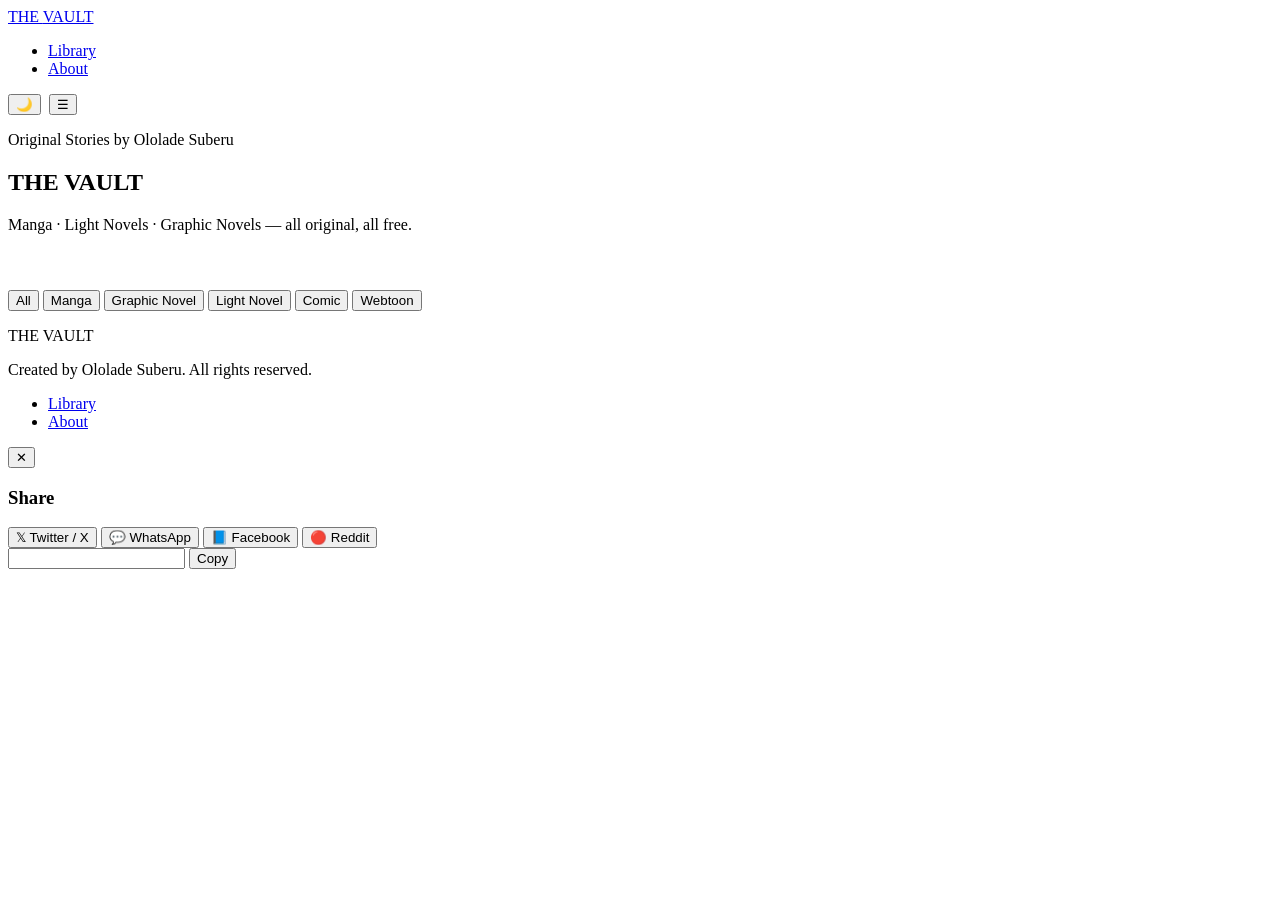
==== index.html @ 8b7f1907 "Add files via upload" ====
<!DOCTYPE html>
<html lang="en" data-theme="dark">
<head>
  <meta charset="UTF-8">
  <meta name="viewport" content="width=device-width, initial-scale=1.0, viewport-fit=cover">
  <title>The Vault — Original Manga, Light Novels & Graphic Novels</title>
  <meta name="description" content="A curated library of original stories. Read manga, light novels, and graphic novels — all free.">
  <meta property="og:title" content="The Vault">
  <meta property="og:description" content="Original manga, light novels, and graphic novels — free to read online.">
  <meta property="og:type" content="website">
  <link rel="stylesheet" href="css/styles.css">
  <link rel="manifest" href="manifest.json">
</head>
<body>

  <nav class="nav">
    <a href="index.html" class="nav-logo" id="siteLogo">THE <span>VAULT</span></a>
    <ul class="nav-links" id="navLinks">
      <li><a href="index.html" class="active">Library</a></li>
      <li><a href="about.html">About</a></li>
    </ul>
    <div style="display:flex;align-items:center;gap:8px;">
      <button class="theme-toggle" id="themeToggle" aria-label="Toggle theme">🌙</button>
      <button class="nav-toggle" id="navToggle" aria-label="Menu">☰</button>
    </div>
  </nav>

  <!-- Hero -->
  <section class="hero halftone speed-lines">
    <p class="hero-badge">Original Stories by Ololade Suberu</p>
    <h1 class="hero-title">THE <span class="highlight">VAULT</span></h1>
    <p class="hero-tagline" id="heroTagline">Manga · Light Novels · Graphic Novels — all original, all free.</p>
  </section>

  <!-- Filters -->
  <section class="section" style="padding-top:40px;padding-bottom:0;">
    <div class="filter-bar" id="filterBar">
      <button class="filter-btn active" data-filter="all">All</button>
      <button class="filter-btn" data-filter="manga">Manga</button>
      <button class="filter-btn" data-filter="graphic-novel">Graphic Novel</button>
      <button class="filter-btn" data-filter="light-novel">Light Novel</button>
      <button class="filter-btn" data-filter="comic">Comic</button>
      <button class="filter-btn" data-filter="webtoon">Webtoon</button>
    </div>
  </section>

  <!-- Project Grid -->
  <section class="section">
    <div class="project-grid stagger" id="projectGrid">
      <!-- Rendered by JS -->
    </div>
    <p class="text-center mt-4" id="emptyState" style="display:none;color:var(--text-muted);">No projects match that filter.</p>
  </section>

  <footer class="site-footer">
    <p class="footer-logo">THE <span>VAULT</span></p>
    <p class="footer-text">Created by Ololade Suberu. All rights reserved.</p>
    <ul class="footer-links">
      <li><a href="index.html">Library</a></li>
      <li><a href="about.html">About</a></li>
    </ul>
  </footer>

  <!-- Share Modal -->
  <div class="modal-overlay" id="shareModal">
    <div class="modal" style="position:relative;">
      <button class="modal-close" id="shareClose">✕</button>
      <h3>Share</h3>
      <div class="share-options">
        <button class="share-btn" data-platform="twitter"><span class="share-icon">𝕏</span> Twitter / X</button>
        <button class="share-btn" data-platform="whatsapp"><span class="share-icon">💬</span> WhatsApp</button>
        <button class="share-btn" data-platform="facebook"><span class="share-icon">📘</span> Facebook</button>
        <button class="share-btn" data-platform="reddit"><span class="share-icon">🔴</span> Reddit</button>
      </div>
      <div class="copy-link">
        <input type="text" id="shareUrl" readonly>
        <button class="btn btn-primary btn-small" id="copyLink">Copy</button>
      </div>
    </div>
  </div>

  <div class="toast-container" id="toastContainer"></div>

  <script src="js/config.js"></script>
  <script src="js/app.js"></script>
  <script>
    document.addEventListener('DOMContentLoaded', () => {
      App.init();
      App.renderProjectGrid('projectGrid');
      App.initFilters('filterBar', 'projectGrid', 'emptyState');
    });
  </script>
</body>
</html>
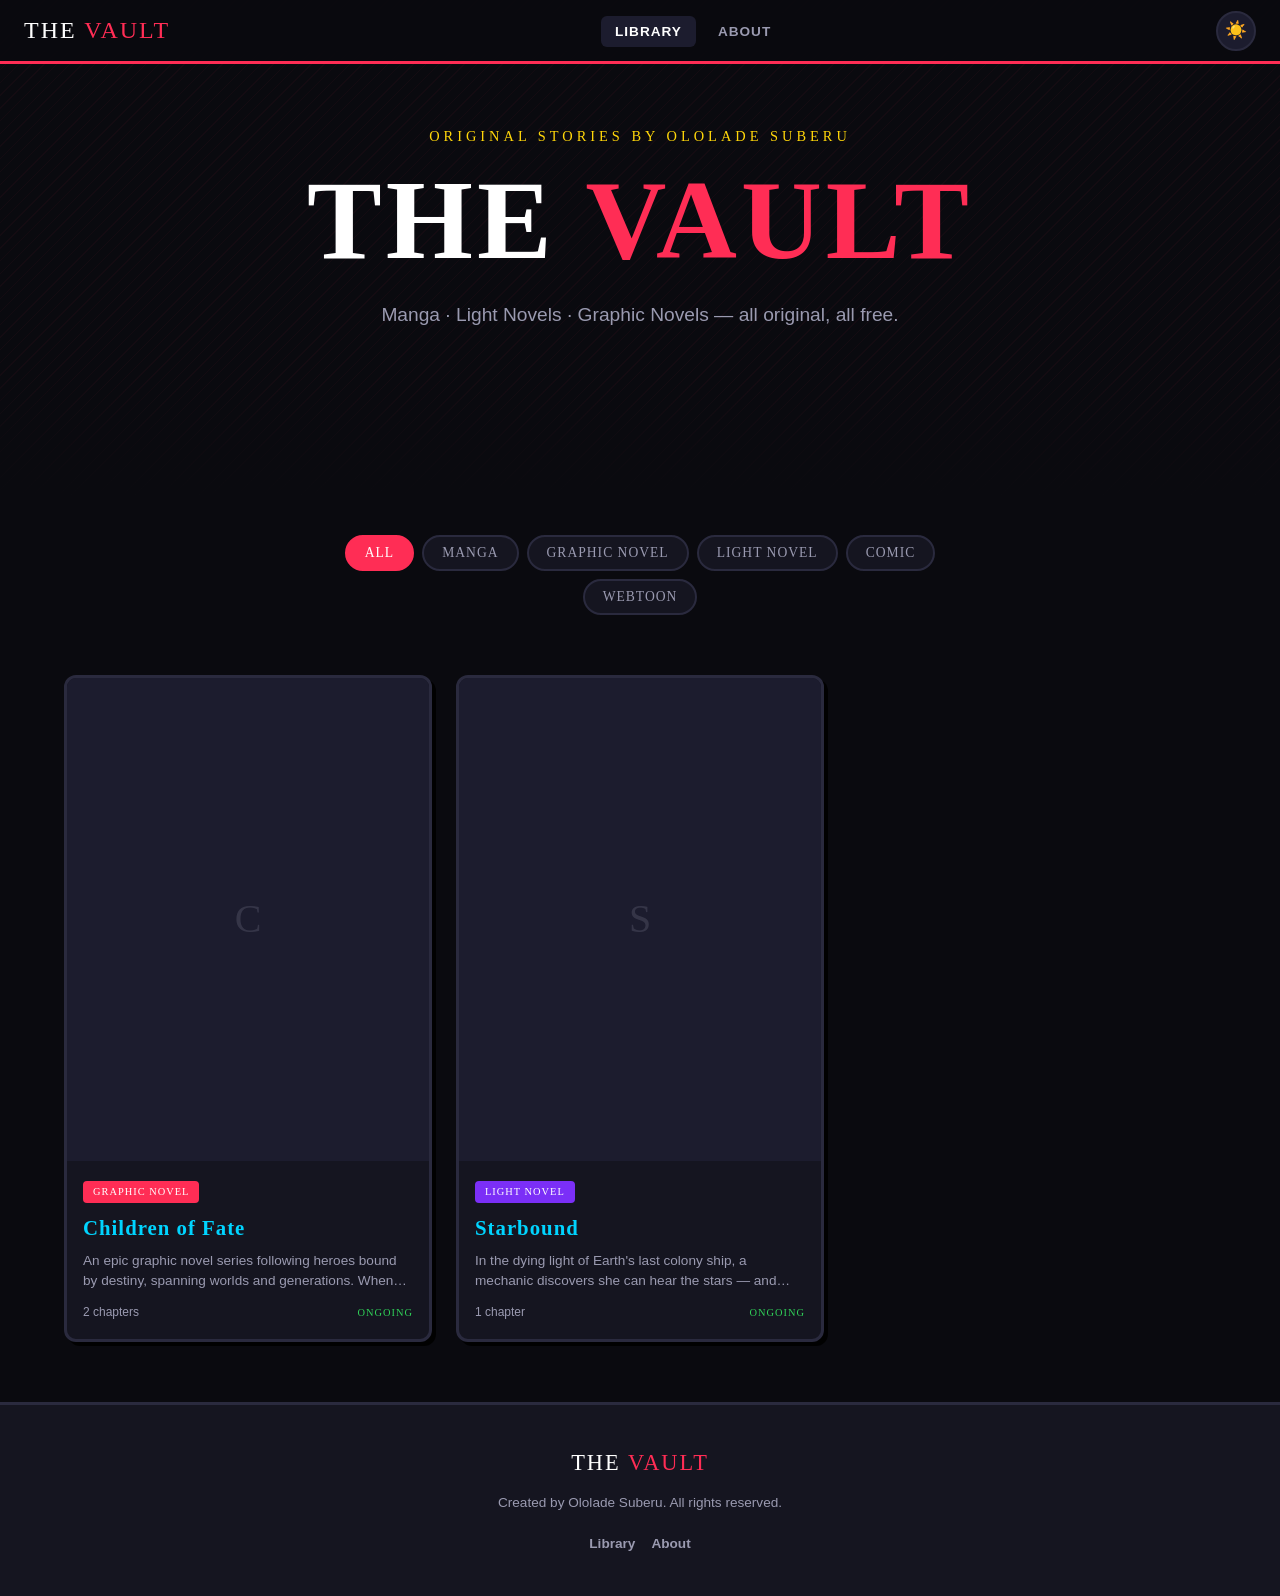
==== commit cedc9296: "Add files via upload" ====
--- a/index.html
+++ b/index.html
@@ -8,7 +8,7 @@
   <meta property="og:title" content="The Vault">
   <meta property="og:description" content="Original manga, light novels, and graphic novels — free to read online.">
   <meta property="og:type" content="website">
-  <link rel="stylesheet" href="css/styles.css">
+  <link rel="stylesheet" href="styles.css">
   <link rel="manifest" href="manifest.json">
 </head>
 <body>
@@ -81,8 +81,8 @@
 
   <div class="toast-container" id="toastContainer"></div>
 
-  <script src="js/config.js"></script>
-  <script src="js/app.js"></script>
+  <script src="config.js"></script>
+  <script src="app.js"></script>
   <script>
     document.addEventListener('DOMContentLoaded', () => {
       App.init();
--- a/styles.css
+++ b/styles.css
@@ -0,0 +1,257 @@
+/* ============================================================
+   THE VAULT — Multi-Project Comic Pop-Art Theme
+   ============================================================ */
+@import url('https://fonts.googleapis.com/css2?family=Bangers&family=Nunito:wght@400;600;700;800&family=Permanent+Marker&family=Merriweather:ital,wght@0,400;0,700;1,400&display=swap');
+
+:root {
+  --primary:#FF2D55; --secondary:#FFD60A; --tertiary:#00D4FF;
+  --accent:#7B2FF7; --success:#30D158;
+  --bg:#0a0a0f; --bg-card:#151520; --bg-surface:#1c1c2e;
+  --text:#FFFFFF; --text-muted:#9a9ab0; --border:#2a2a3e;
+  --shadow:4px 4px 0 rgba(0,0,0,.9); --shadow-lg:6px 6px 0 rgba(0,0,0,.9);
+  --font-display:'Bangers',cursive; --font-body:'Nunito',sans-serif;
+  --font-accent:'Permanent Marker',cursive; --font-serif:'Merriweather',serif;
+  --nav-height:64px; --radius:12px; --transition:.25s cubic-bezier(.4,0,.2,1);
+}
+[data-theme="light"]{
+  --bg:#f5f3ee; --bg-card:#ffffff; --bg-surface:#ede9e1;
+  --text:#1a1a1a; --text-muted:#666; --border:#ddd;
+  --shadow:4px 4px 0 rgba(0,0,0,.15); --shadow-lg:6px 6px 0 rgba(0,0,0,.15);
+}
+
+*,*::before,*::after{margin:0;padding:0;box-sizing:border-box;}
+html{scroll-behavior:smooth;-webkit-text-size-adjust:100%;}
+body{font-family:var(--font-body);background:var(--bg);color:var(--text);line-height:1.6;overflow-x:hidden;min-height:100vh;transition:background var(--transition),color var(--transition);}
+a{color:var(--tertiary);text-decoration:none;transition:color var(--transition);}
+a:hover{color:var(--secondary);}
+img{max-width:100%;height:auto;display:block;}
+button{cursor:pointer;font-family:inherit;}
+
+/* Halftone & Speed Lines */
+.halftone{position:relative;}
+.halftone::before{content:'';position:absolute;inset:0;background-image:radial-gradient(circle,var(--primary) .6px,transparent .6px);background-size:10px 10px;opacity:.06;pointer-events:none;z-index:0;}
+.halftone>*{position:relative;z-index:1;}
+.speed-lines{background-image:repeating-linear-gradient(-45deg,transparent,transparent 8px,rgba(255,45,85,.04) 8px,rgba(255,45,85,.04) 9px);}
+
+/* Navigation */
+.nav{position:fixed;top:0;left:0;right:0;height:var(--nav-height);background:rgba(10,10,15,.92);backdrop-filter:blur(16px);-webkit-backdrop-filter:blur(16px);border-bottom:3px solid var(--primary);display:flex;align-items:center;justify-content:space-between;padding:0 24px;z-index:1000;transition:background var(--transition);}
+[data-theme="light"] .nav{background:rgba(245,243,238,.92);}
+.nav-logo{font-family:var(--font-display);font-size:1.5rem;color:var(--text);letter-spacing:2px;text-transform:uppercase;}
+.nav-logo span{color:var(--primary);}
+.nav-links{display:flex;gap:8px;align-items:center;list-style:none;}
+.nav-links a{color:var(--text-muted);font-weight:700;font-size:.85rem;text-transform:uppercase;letter-spacing:1px;padding:8px 14px;border-radius:6px;transition:all var(--transition);}
+.nav-links a:hover,.nav-links a.active{color:var(--text);background:var(--bg-surface);}
+.theme-toggle{background:var(--bg-surface);border:2px solid var(--border);color:var(--text);width:40px;height:40px;border-radius:50%;display:flex;align-items:center;justify-content:center;font-size:1.1rem;transition:all var(--transition);}
+.theme-toggle:hover{border-color:var(--secondary);transform:rotate(20deg);}
+.nav-toggle{display:none;background:none;border:none;color:var(--text);font-size:1.5rem;padding:8px;}
+
+/* Hero */
+.hero{min-height:55vh;display:flex;flex-direction:column;align-items:center;justify-content:center;text-align:center;padding:calc(var(--nav-height)+40px) 24px 40px;position:relative;overflow:hidden;}
+.hero::after{content:'';position:absolute;bottom:0;left:0;right:0;height:120px;background:linear-gradient(to top,var(--bg),transparent);pointer-events:none;}
+.hero-badge{font-family:var(--font-accent);font-size:.9rem;color:var(--secondary);text-transform:uppercase;letter-spacing:4px;margin-bottom:16px;animation:fadeSlideUp .8s ease-out;}
+.hero-title{font-family:var(--font-display);font-size:clamp(3rem,10vw,7rem);line-height:1;text-transform:uppercase;letter-spacing:4px;margin-bottom:24px;animation:fadeSlideUp .8s ease-out .15s both;}
+.hero-title .highlight{color:var(--primary);}
+.hero-tagline{font-size:clamp(1rem,2.5vw,1.2rem);color:var(--text-muted);max-width:580px;margin-bottom:40px;animation:fadeSlideUp .8s ease-out .3s both;}
+
+/* Buttons */
+.btn{display:inline-flex;align-items:center;gap:8px;font-family:var(--font-display);font-size:1.15rem;letter-spacing:2px;text-transform:uppercase;padding:14px 32px;border:3px solid #000;border-radius:8px;box-shadow:var(--shadow);transition:all var(--transition);text-decoration:none;position:relative;overflow:hidden;}
+.btn:active{transform:translate(3px,3px);box-shadow:none;}
+.btn-primary{background:var(--primary);color:#fff;}
+.btn-primary:hover{background:#e6264c;color:#fff;}
+.btn-secondary{background:var(--bg-card);color:var(--text);}
+.btn-secondary:hover{background:var(--bg-surface);color:var(--text);}
+.btn-small{font-size:.85rem;padding:8px 18px;border-width:2px;box-shadow:3px 3px 0 rgba(0,0,0,.8);}
+
+/* Section */
+.section{padding:60px 24px;max-width:1200px;margin:0 auto;}
+.section-header{text-align:center;margin-bottom:48px;}
+.section-title{font-family:var(--font-display);font-size:clamp(1.8rem,4vw,2.8rem);text-transform:uppercase;letter-spacing:3px;margin-bottom:12px;}
+.section-title span{color:var(--primary);}
+
+/* ========== FILTER BAR ========== */
+.filter-bar{display:flex;gap:8px;justify-content:center;flex-wrap:wrap;max-width:700px;margin:0 auto;}
+.filter-btn{background:var(--bg-card);border:2px solid var(--border);color:var(--text-muted);font-family:var(--font-display);font-size:.85rem;letter-spacing:1px;padding:8px 18px;border-radius:20px;transition:all var(--transition);text-transform:uppercase;}
+.filter-btn:hover{border-color:var(--primary);color:var(--text);}
+.filter-btn.active{background:var(--primary);border-color:var(--primary);color:#fff;}
+
+/* ========== PROJECT CARDS (Hub Grid) ========== */
+.project-grid{display:grid;grid-template-columns:repeat(auto-fill,minmax(280px,1fr));gap:24px;}
+.project-card{background:var(--bg-card);border:3px solid var(--border);border-radius:var(--radius);overflow:hidden;box-shadow:var(--shadow);transition:all var(--transition);cursor:pointer;position:relative;}
+.project-card:hover{transform:translate(-2px,-2px);box-shadow:var(--shadow-lg);border-color:var(--primary);}
+.project-card-cover{width:100%;aspect-ratio:3/4;background:var(--bg-surface);display:flex;align-items:center;justify-content:center;overflow:hidden;position:relative;}
+.project-card-cover img{width:100%;height:100%;object-fit:cover;}
+.project-card-cover .placeholder{font-family:var(--font-display);font-size:2.5rem;color:var(--text-muted);opacity:.2;}
+.project-card-info{padding:16px;}
+.project-card-type{display:inline-block;font-family:var(--font-accent);font-size:.65rem;color:#fff;text-transform:uppercase;letter-spacing:1px;padding:3px 10px;border-radius:4px;margin-bottom:8px;}
+.type-manga{background:#FF6B35;}
+.type-graphic-novel{background:var(--primary);}
+.type-light-novel{background:var(--accent);}
+.type-comic{background:var(--tertiary);color:#000;}
+.type-webtoon{background:var(--success);color:#000;}
+.project-card-title{font-family:var(--font-display);font-size:1.3rem;letter-spacing:1px;margin-bottom:6px;}
+.project-card-desc{font-size:.85rem;color:var(--text-muted);line-height:1.5;display:-webkit-box;-webkit-line-clamp:2;-webkit-box-orient:vertical;overflow:hidden;}
+.project-card-footer{display:flex;justify-content:space-between;align-items:center;margin-top:12px;font-size:.75rem;color:var(--text-muted);}
+.genre-tag{display:inline-block;background:var(--bg-surface);border:1px solid var(--border);padding:2px 8px;border-radius:10px;font-size:.7rem;font-weight:700;margin-right:4px;}
+.status-badge{font-family:var(--font-accent);font-size:.65rem;letter-spacing:1px;text-transform:uppercase;}
+.status-ongoing{color:var(--success);}
+.status-completed{color:var(--secondary);}
+.status-hiatus{color:var(--text-muted);}
+
+/* ========== PROJECT PAGE HEADER ========== */
+.project-header{padding:calc(var(--nav-height)+32px) 24px 40px;position:relative;}
+.project-header-inner{max-width:1000px;margin:0 auto;display:flex;gap:32px;align-items:flex-start;}
+.project-cover-wrap{flex-shrink:0;width:200px;}
+.project-cover{width:200px;aspect-ratio:3/4;background:var(--bg-surface);border:3px solid var(--border);border-radius:var(--radius);box-shadow:var(--shadow-lg);overflow:hidden;display:flex;align-items:center;justify-content:center;}
+.project-cover img{width:100%;height:100%;object-fit:cover;}
+.project-meta{flex:1;min-width:0;}
+.project-badges{display:flex;gap:8px;margin-bottom:12px;flex-wrap:wrap;align-items:center;}
+.project-title{font-family:var(--font-display);font-size:clamp(1.8rem,4vw,2.8rem);letter-spacing:2px;margin-bottom:12px;}
+.project-desc{color:var(--text-muted);font-size:1rem;line-height:1.7;margin-bottom:16px;}
+.project-genre-tags{display:flex;gap:6px;flex-wrap:wrap;margin-bottom:16px;}
+.project-stats{display:flex;gap:20px;font-size:.85rem;color:var(--text-muted);margin-bottom:20px;}
+.project-stats strong{color:var(--text);}
+.project-actions{display:flex;gap:12px;flex-wrap:wrap;}
+
+/* ========== CHAPTER LIST (Project Page) ========== */
+.chapter-list{display:flex;flex-direction:column;gap:8px;}
+.chapter-row{display:flex;align-items:center;gap:16px;background:var(--bg-card);border:2px solid var(--border);border-radius:var(--radius);padding:16px 20px;transition:all var(--transition);cursor:pointer;}
+.chapter-row:hover{border-color:var(--primary);transform:translateX(4px);}
+.chapter-row.coming-soon{opacity:.5;cursor:default;}
+.chapter-row.coming-soon:hover{border-color:var(--border);transform:none;}
+.chapter-row-num{font-family:var(--font-display);font-size:1.5rem;color:var(--primary);min-width:36px;text-align:center;}
+.chapter-row-info{flex:1;min-width:0;}
+.chapter-row-title{font-family:var(--font-display);font-size:1.1rem;letter-spacing:1px;}
+.chapter-row-sub{font-size:.8rem;color:var(--text-muted);}
+.chapter-row-meta{font-size:.75rem;color:var(--text-muted);white-space:nowrap;}
+.chapter-row-badge{font-family:var(--font-accent);font-size:.65rem;color:var(--accent);letter-spacing:1px;text-transform:uppercase;}
+
+/* Continue Banner */
+.continue-banner{background:linear-gradient(135deg,var(--bg-surface),var(--bg-card));border:3px solid var(--secondary);border-radius:var(--radius);padding:20px 24px;display:flex;align-items:center;justify-content:space-between;gap:16px;box-shadow:var(--shadow);}
+.continue-info{flex:1;}
+.continue-label{font-family:var(--font-accent);color:var(--secondary);font-size:.8rem;letter-spacing:2px;text-transform:uppercase;}
+.continue-title{font-family:var(--font-display);font-size:1.2rem;letter-spacing:1px;margin-top:4px;}
+
+/* ========== READER ========== */
+.reader-container{min-height:100vh;padding-top:var(--nav-height);display:flex;flex-direction:column;}
+.reader-toolbar{background:var(--bg-card);border-bottom:2px solid var(--border);padding:10px 24px;display:flex;align-items:center;justify-content:space-between;gap:16px;position:sticky;top:var(--nav-height);z-index:50;}
+.reader-chapter-title{font-family:var(--font-display);font-size:1rem;letter-spacing:1px;white-space:nowrap;overflow:hidden;text-overflow:ellipsis;}
+.reader-page-info{font-size:.85rem;color:var(--text-muted);font-weight:700;white-space:nowrap;}
+.reader-toolbar-actions{display:flex;gap:8px;}
+.toolbar-btn{background:var(--bg-surface);border:2px solid var(--border);color:var(--text);width:36px;height:36px;border-radius:6px;display:flex;align-items:center;justify-content:center;font-size:.95rem;transition:all var(--transition);}
+.toolbar-btn:hover{border-color:var(--primary);}
+.toolbar-btn.active{background:var(--primary);border-color:var(--primary);color:#fff;}
+.reader-progress{height:4px;background:var(--bg-surface);position:sticky;top:calc(var(--nav-height)+52px);z-index:49;}
+.reader-progress-fill{height:100%;background:linear-gradient(90deg,var(--primary),var(--secondary));transition:width .3s ease;}
+.reader-viewport{flex:1;display:flex;align-items:center;justify-content:center;padding:24px;position:relative;min-height:60vh;user-select:none;-webkit-user-select:none;}
+.reader-page{max-width:800px;width:100%;border:3px solid var(--border);border-radius:var(--radius);overflow:hidden;box-shadow:var(--shadow-lg);transition:opacity .3s ease,transform .3s ease;background:var(--bg-card);}
+.reader-page img{width:100%;height:auto;display:block;}
+.reader-page .page-placeholder{aspect-ratio:2/3;display:flex;flex-direction:column;align-items:center;justify-content:center;gap:12px;background:var(--bg-surface);font-family:var(--font-display);color:var(--text-muted);}
+.page-placeholder .page-num{font-size:4rem;opacity:.2;}
+.page-placeholder .page-label{font-size:1rem;opacity:.4;letter-spacing:2px;}
+.reader-nav{position:absolute;top:50%;transform:translateY(-50%);z-index:10;}
+.reader-nav.prev{left:8px;} .reader-nav.next{right:8px;}
+.nav-arrow{background:var(--bg-card);border:3px solid var(--border);color:var(--text);width:48px;height:48px;border-radius:50%;display:flex;align-items:center;justify-content:center;font-size:1.2rem;box-shadow:var(--shadow);transition:all var(--transition);}
+.nav-arrow:hover{background:var(--primary);border-color:var(--primary);color:#fff;}
+.nav-arrow:active{transform:translate(2px,2px);box-shadow:none;}
+.reader-footer{background:var(--bg-card);border-top:2px solid var(--border);padding:16px 24px;display:flex;align-items:center;justify-content:space-between;}
+.reader-footer-nav{display:flex;gap:12px;}
+.page-enter{opacity:0;transform:translateX(30px);}
+.page-enter-active{opacity:1;transform:translateX(0);}
+
+/* ========== TEXT READER (Light Novels) ========== */
+.text-reader{flex:1;padding:32px 24px 60px;max-width:720px;margin:0 auto;width:100%;}
+.text-reader-content{font-family:var(--font-serif);font-size:1.1rem;line-height:2;color:var(--text);transition:font-size .2s ease;}
+.text-reader-content h1,.text-reader-content h2,.text-reader-content h3{font-family:var(--font-display);letter-spacing:2px;margin:32px 0 16px;color:var(--primary);}
+.text-reader-content p{margin-bottom:1.2em;text-indent:1.5em;}
+.text-reader-content p:first-of-type{text-indent:0;}
+.text-reader-content blockquote{border-left:4px solid var(--primary);padding:12px 20px;margin:24px 0;background:var(--bg-surface);border-radius:0 var(--radius) var(--radius) 0;font-style:italic;}
+.text-reader-content hr{border:none;height:2px;background:var(--border);margin:40px auto;max-width:200px;}
+.text-reader-content em{color:var(--tertiary);}
+
+/* About */
+.about-hero{padding:calc(var(--nav-height)+60px) 24px 40px;text-align:center;}
+.about-content{max-width:800px;margin:0 auto;padding:0 24px 80px;}
+.about-avatar{width:160px;height:160px;border-radius:50%;border:4px solid var(--primary);box-shadow:var(--shadow-lg);margin:0 auto 24px;background:var(--bg-surface);display:flex;align-items:center;justify-content:center;font-family:var(--font-display);font-size:3rem;color:var(--primary);overflow:hidden;}
+.about-avatar img{width:100%;height:100%;object-fit:cover;}
+.about-name{font-family:var(--font-display);font-size:2.2rem;letter-spacing:2px;margin-bottom:8px;}
+.about-role{color:var(--primary);font-family:var(--font-accent);font-size:.9rem;letter-spacing:3px;text-transform:uppercase;margin-bottom:32px;}
+.about-section{margin-bottom:40px;}
+.about-section h2{font-family:var(--font-display);font-size:1.5rem;letter-spacing:2px;margin-bottom:16px;padding-bottom:8px;border-bottom:3px solid var(--primary);display:inline-block;}
+.about-section p{color:var(--text-muted);font-size:1.05rem;line-height:1.8;}
+.social-links{display:flex;gap:12px;justify-content:center;flex-wrap:wrap;margin-top:32px;}
+.social-link{display:inline-flex;align-items:center;gap:8px;background:var(--bg-surface);border:2px solid var(--border);padding:10px 20px;border-radius:8px;color:var(--text);font-weight:700;font-size:.85rem;transition:all var(--transition);}
+.social-link:hover{border-color:var(--primary);color:var(--primary);}
+
+/* Footer */
+.site-footer{background:var(--bg-card);border-top:3px solid var(--border);padding:40px 24px;text-align:center;}
+.footer-logo{font-family:var(--font-display);font-size:1.4rem;letter-spacing:2px;margin-bottom:12px;}
+.footer-logo span{color:var(--primary);}
+.footer-text{color:var(--text-muted);font-size:.85rem;margin-bottom:16px;}
+.footer-links{display:flex;gap:16px;justify-content:center;flex-wrap:wrap;list-style:none;}
+.footer-links a{color:var(--text-muted);font-size:.85rem;font-weight:700;transition:color var(--transition);}
+.footer-links a:hover{color:var(--primary);}
+
+/* Toast */
+.toast-container{position:fixed;bottom:24px;right:24px;z-index:9999;display:flex;flex-direction:column;gap:8px;}
+.toast{background:var(--bg-card);border:2px solid var(--primary);border-radius:8px;padding:12px 20px;font-size:.9rem;font-weight:700;box-shadow:var(--shadow);animation:toastIn .3s ease-out;display:flex;align-items:center;gap:8px;}
+.toast.success{border-color:var(--success);} .toast.info{border-color:var(--tertiary);}
+.toast-icon{font-size:1.1rem;}
+
+/* Share Modal */
+.modal-overlay{position:fixed;inset:0;background:rgba(0,0,0,.7);backdrop-filter:blur(4px);display:flex;align-items:center;justify-content:center;z-index:9000;opacity:0;pointer-events:none;transition:opacity .25s ease;}
+.modal-overlay.active{opacity:1;pointer-events:all;}
+.modal{background:var(--bg-card);border:3px solid var(--primary);border-radius:var(--radius);padding:32px;max-width:420px;width:90%;box-shadow:var(--shadow-lg);text-align:center;}
+.modal h3{font-family:var(--font-display);font-size:1.5rem;letter-spacing:2px;margin-bottom:20px;}
+.share-options{display:grid;grid-template-columns:1fr 1fr;gap:10px;margin-bottom:20px;}
+.share-btn{display:flex;flex-direction:column;align-items:center;gap:6px;padding:14px;background:var(--bg-surface);border:2px solid var(--border);border-radius:8px;color:var(--text);font-size:.8rem;font-weight:700;transition:all var(--transition);}
+.share-btn:hover{border-color:var(--primary);}
+.share-btn .share-icon{font-size:1.4rem;}
+.copy-link{display:flex;gap:8px;}
+.copy-link input{flex:1;background:var(--bg-surface);border:2px solid var(--border);border-radius:6px;padding:8px 12px;color:var(--text);font-size:.85rem;font-family:var(--font-body);}
+.modal-close{background:none;border:none;color:var(--text-muted);font-size:1.2rem;position:absolute;top:12px;right:16px;}
+
+/* Animations */
+@keyframes fadeSlideUp{from{opacity:0;transform:translateY(20px);}to{opacity:1;transform:translateY(0);}}
+@keyframes toastIn{from{opacity:0;transform:translateX(40px);}to{opacity:1;transform:translateX(0);}}
+.animate-in{animation:fadeSlideUp .6s ease-out both;}
+.stagger>*:nth-child(1){animation-delay:.05s;}.stagger>*:nth-child(2){animation-delay:.1s;}.stagger>*:nth-child(3){animation-delay:.15s;}.stagger>*:nth-child(4){animation-delay:.2s;}.stagger>*:nth-child(5){animation-delay:.25s;}.stagger>*:nth-child(6){animation-delay:.3s;}
+
+/* Scrollbar */
+::-webkit-scrollbar{width:8px;}
+::-webkit-scrollbar-track{background:var(--bg);}
+::-webkit-scrollbar-thumb{background:var(--bg-surface);border-radius:4px;}
+::-webkit-scrollbar-thumb:hover{background:var(--primary);}
+
+/* ========== RESPONSIVE ========== */
+@media(max-width:768px){
+  .nav-links{display:none;}
+  .nav-links.open{display:flex;flex-direction:column;position:fixed;top:var(--nav-height);left:0;right:0;background:var(--bg-card);border-bottom:3px solid var(--primary);padding:16px;gap:4px;}
+  .nav-links.open a{padding:12px 16px;}
+  .nav-toggle{display:block;}
+  .project-header-inner{flex-direction:column;align-items:center;text-align:center;}
+  .project-cover-wrap{width:160px;}
+  .project-cover{width:160px;}
+  .project-genre-tags,.project-actions,.project-badges{justify-content:center;}
+  .project-stats{justify-content:center;}
+  .project-grid{grid-template-columns:repeat(auto-fill,minmax(160px,1fr));gap:16px;}
+  .reader-viewport{padding:12px 4px;}
+  .nav-arrow{width:36px;height:36px;font-size:.9rem;}
+  .reader-nav.prev{left:2px;} .reader-nav.next{right:2px;}
+  .continue-banner{flex-direction:column;text-align:center;}
+  .text-reader{padding:20px 16px 40px;}
+  .text-reader-content{font-size:1rem;}
+  .modal{padding:24px 16px;}
+}
+@media(max-width:480px){
+  .project-grid{grid-template-columns:1fr 1fr;gap:12px;}
+  .reader-toolbar{padding:8px 12px;}
+  .reader-chapter-title{font-size:.85rem;}
+  .toolbar-btn{width:32px;height:32px;}
+  .btn{font-size:1rem;padding:12px 24px;}
+  .chapter-row{padding:12px 14px;gap:10px;}
+}
+
+.container{max-width:1200px;margin:0 auto;padding:0 24px;}
+.text-center{text-align:center;}
+.mt-2{margin-top:16px;} .mt-4{margin-top:32px;} .mb-2{margin-bottom:16px;}
+.hidden{display:none!important;}
